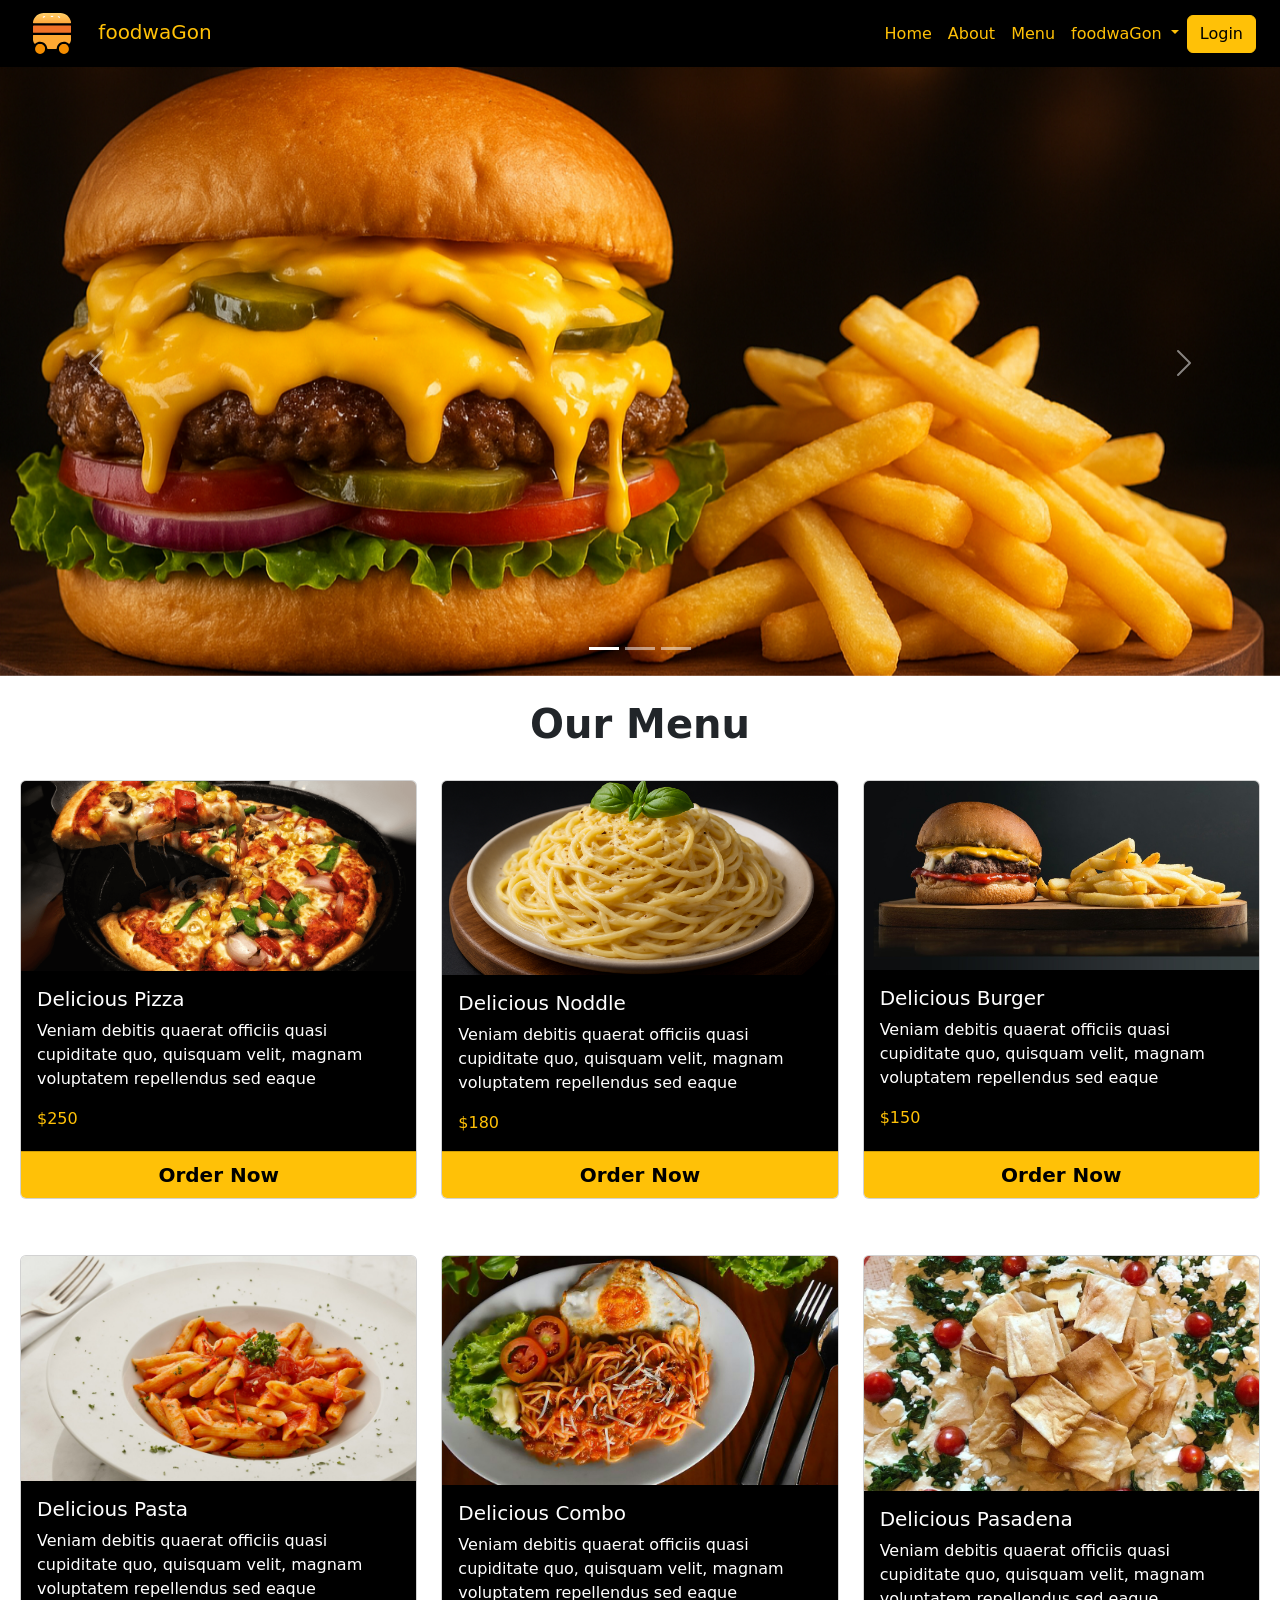
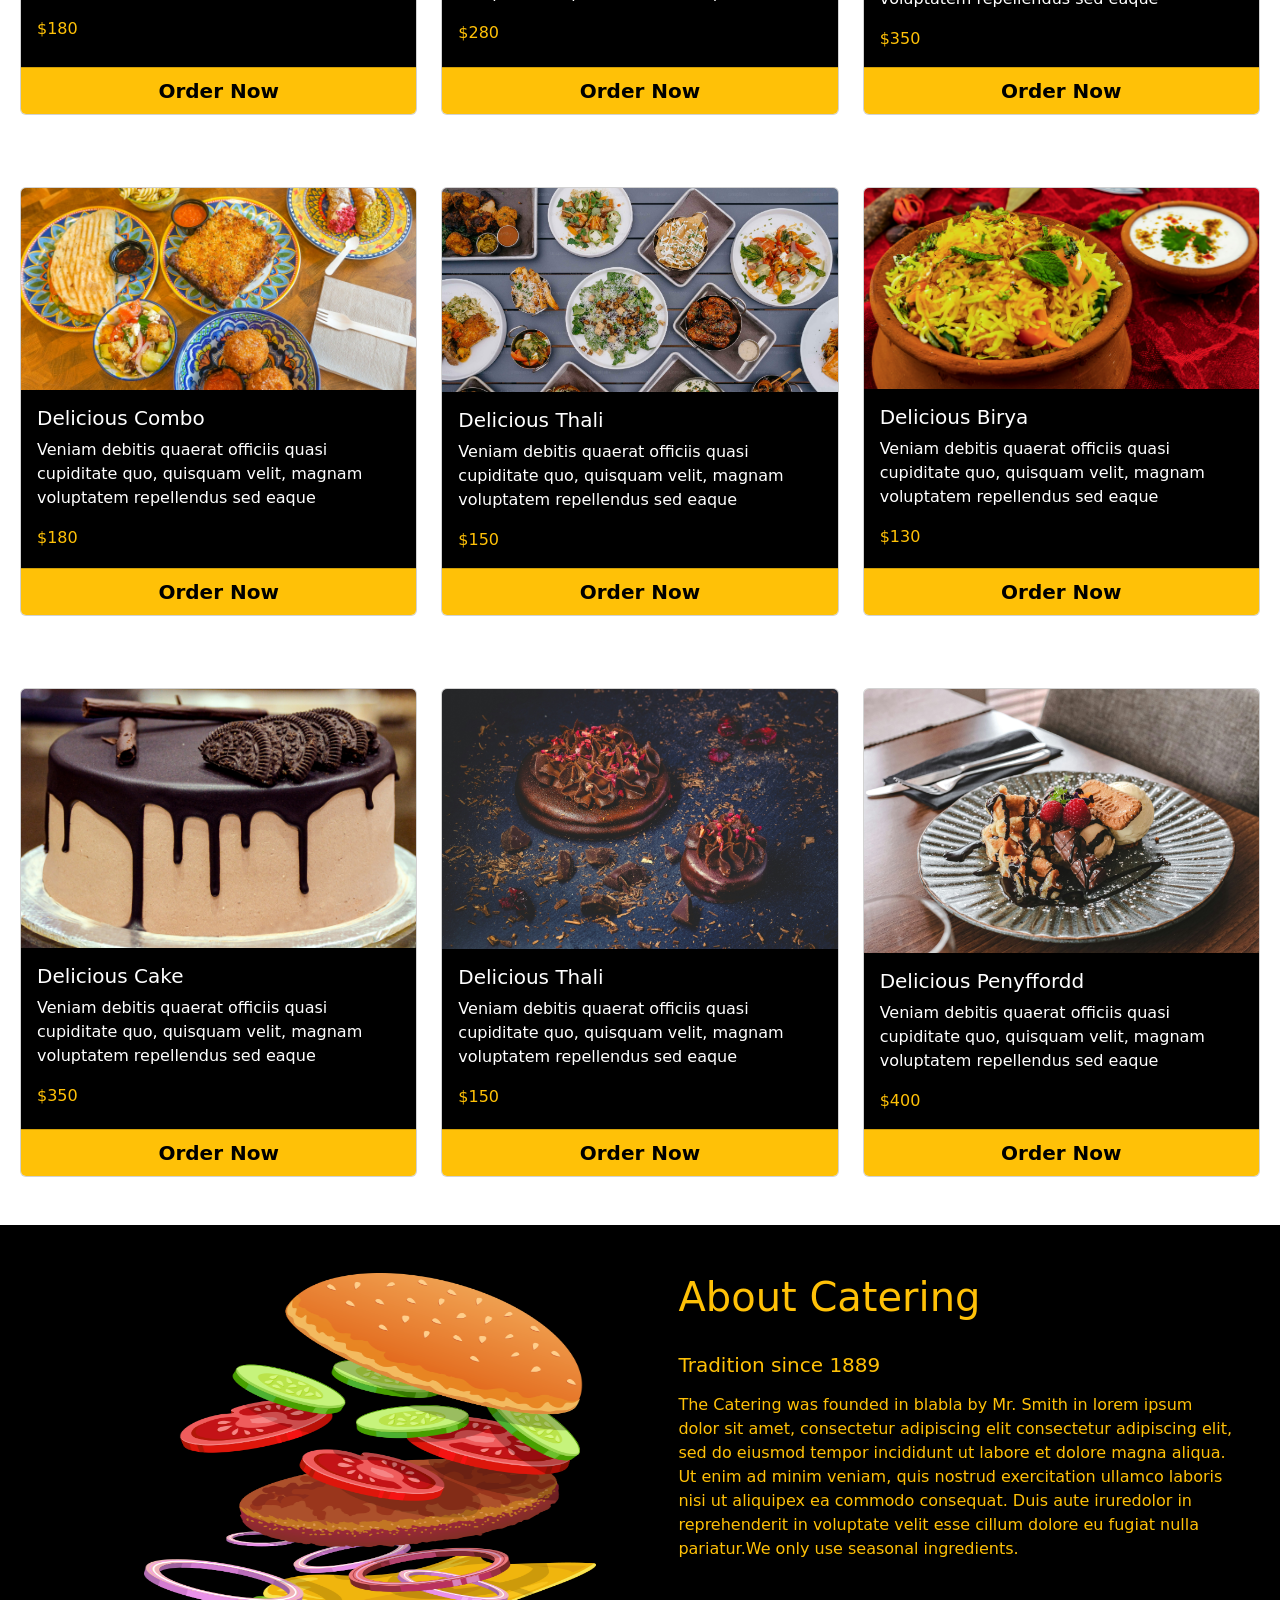
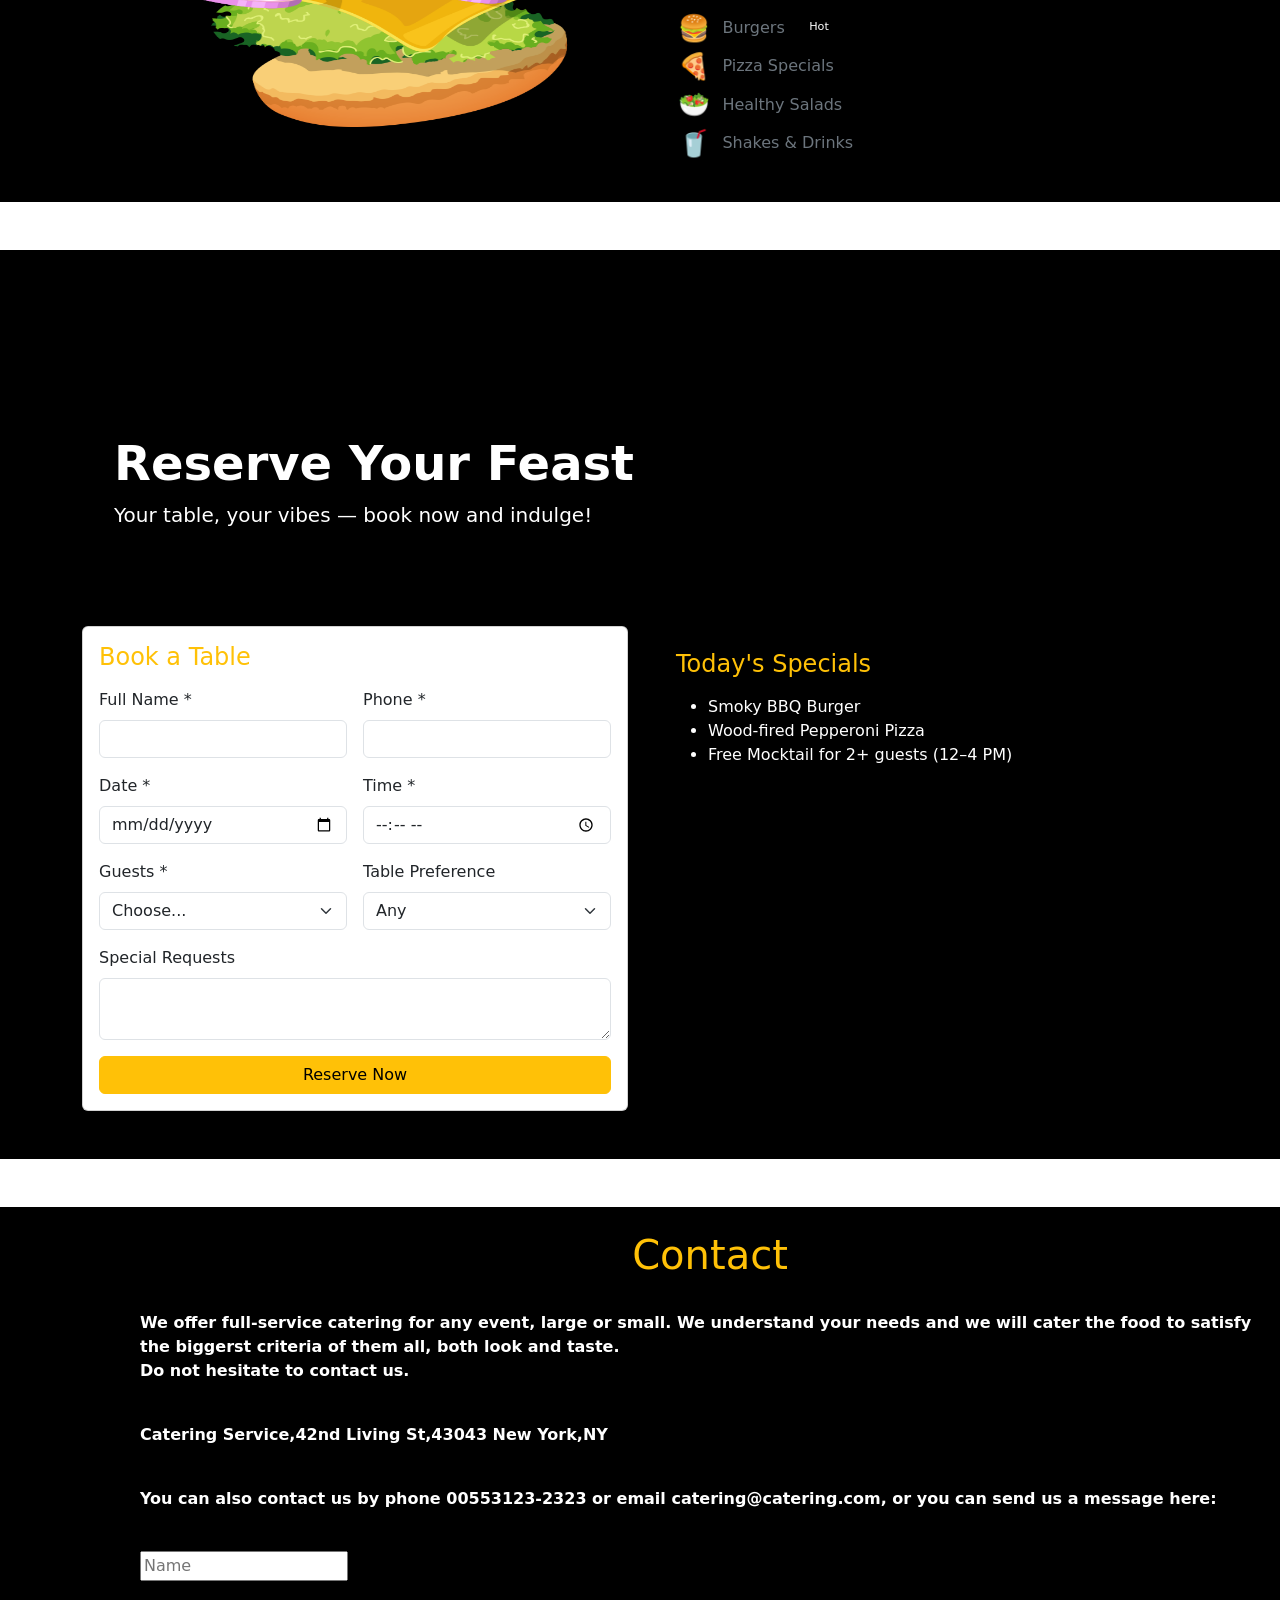
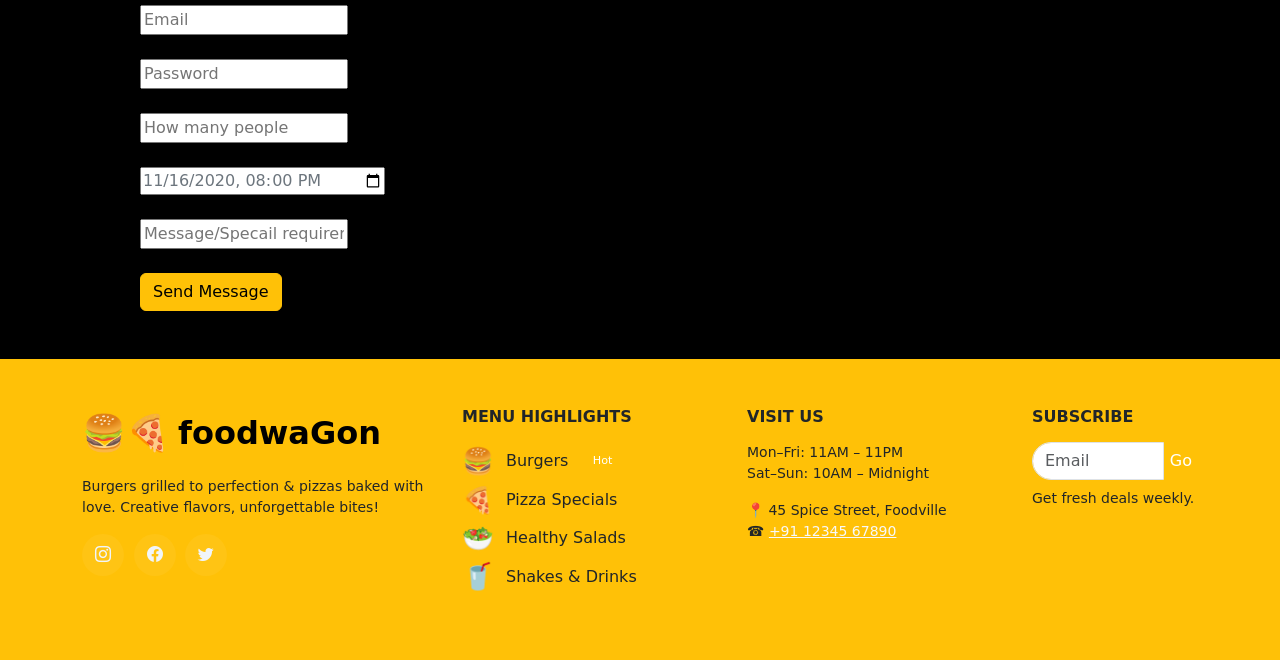
==== index.html @ 154a1c35 "Rename food.html to index.html" ====
<!DOCTYPE html>
<html lang="en">
<head>
    <meta charset="UTF-8">
    <meta name="viewport" content="width=device-width, initial-scale=1.0">
    <title>Document</title>
    <link rel="stylesheet" href="food.css">
    <link rel="stylesheet" href="https://cdn.jsdelivr.net/npm/bootstrap-icons@1.13.1/font/bootstrap-icons.min.css">
    <link href="https://cdn.jsdelivr.net/npm/bootstrap@5.3.8/dist/css/bootstrap.min.css" rel="stylesheet" integrity="sha384-sRIl4kxILFvY47J16cr9ZwB07vP4J8+LH7qKQnuqkuIAvNWLzeN8tE5YBujZqJLB" crossorigin="anonymous">
    <script src="https://cdn.jsdelivr.net/npm/bootstrap@5.3.8/dist/js/bootstrap.bundle.min.js" integrity="sha384-FKyoEForCGlyvwx9Hj09JcYn3nv7wiPVlz7YYwJrWVcXK/BmnVDxM+D2scQbITxI" crossorigin="anonymous"></script>
</head>
<body>
    <header>
           <div class="container-fluid header-top text-black bg-warning d-flex justify-content-between align-items-center px-5">
        <div class="d-flex gap-5 fw-bolder">
            <span><i class="bi bi-telephone">+91-98765-4321</i></span>
            <span><i class="bi bi-envelope"> info@happyfence.com</i></span>
        </div>
        <div class="d-flex gap-4 ">
            <i class="bi bi-instagram d-none d-md-block"></i>
            <i class="bi bi-facebook d-none d-md-block"></i>
            <i class="bi bi-twitter d-none d-md-block"></i>
            <i class="bi bi-whatsapp d-none d-md-block"></i>
        </div>
    </div>

    </header>

      <main class="fixed-top">

<nav class="navbar navbar-expand-lg navbar-dark bg-black">
  <div class="container-fluid ">
    <a class="navbar-brand" href="#">
      <img src="image/logo.svg" alt="foodwaGon" width="80" height="41">
      <span class="text-warning">foodwaGon</span>
    </a>
    <button class="navbar-toggler" type="button" data-bs-toggle="collapse" data-bs-target="#navbarSupportedContent" aria-controls="navbarSupportedContent" aria-expanded="false" aria-label="Toggle navigation">
      <span class="navbar-toggler-icon"></span>
    </button>
    </div>
    <div class="collapse navbar-collapse px-4" id="navbarSupportedContent">

      <ul class="navbar-nav me-auto mb-2 mb-lg-0">
        <li class="nav-item">
          <a class="nav-link active text-warning"  aria-current="page" href="index.html">Home</a>
        </li>
        <li class="nav-item">
          <a class="nav-link active text-warning"  aria-current="page" href="above.html">About</a>
        </li>
                <li class="nav-item">
          <a class="nav-link active text-warning"  aria-current="page" href="menu.html">Menu</a>
        </li>

        <li class="nav-item  dropdown">
          <a class="nav-link dropdown-toggle text-warning " href="#" role="button" data-bs-toggle="dropdown" aria-expanded="false">
            foodwaGon
          </a>
          <ul class="dropdown-menu bg-black">
            <li><a class="dropdown-item text-warning" href="contact.html">Contact</a></li>
            <li><a class="dropdown-item  text-warning" href="booktable.html">Book Table</a></li>
            <li><hr class="dropdown-divider"></li>
            <li><a class="dropdown-item  text-warning" href="#">Feedback</a></li>
          </ul>
        </li>
      </ul>
      <button type="button" class="btn btn-warning" data-bs-toggle="modal" data-bs-target="#exampleModal">
  Login
</button>
    </div>
</nav>
</main>  
  <!-- model -->
   <div class="modal fade " id="exampleModal" tabindex="-1" aria-labelledby="exampleModalLabel" aria-hidden="true">
<div class="modal-dialog modal-dialog-centered ">
    <div class="modal-content bg-black">
      <div class="modal-header">
        <h1 class="modal-title fs-5 text-warning" id="exampleModalLabel">Login</h1>
        <button type="button" class="btn-close" data-bs-dismiss="modal" aria-label="Close"></button>
      </div>
      <div class="modal-body">
        <!-- form tody -->
      <form>
  <div class="col-mb-12">
    <label for="exampleInputEmail1" class="form-label text-white">Email address</label>
    <input type="email" class="form-control" id="exampleInputEmail1" aria-describedby="emailHelp">
  </div>
  <div class="col-md-12">
    <label for="exampleInputPassword1" class="form-label text-white">Password</label>
    <input type="password" class="form-control" id="exampleInputPassword1">
  </div>
  <div class="col-md-12 form-check pt-2">
     <button type="submit" class="btn btn-warning">Submit</button>
  
  </div>
</form>
      </div>
    
    </div>
  </div>
</div>
<!-- img slider -->
<div id="carouselExampleCaptions" class="carousel slide">
  <div class="carousel-indicators">
    <button type="button" data-bs-target="#carouselExampleCaptions" data-bs-slide-to="0" class="active" aria-current="true" aria-label="Slide 1"></button>
    <button type="button" data-bs-target="#carouselExampleCaptions" data-bs-slide-to="1" aria-label="Slide 2"></button>
    <button type="button" data-bs-target="#carouselExampleCaptions" data-bs-slide-to="2" aria-label="Slide 3"></button>
  </div>
  <div class="carousel-inner">
    <div class="carousel-item active">
      <img src="image/combo1.png" class="d-block" width="100%" height="10%">
    </div>
    <div class="carousel-item ">
      <img src="image/noddle1.png" class="d-block" width="100%" height="10%">
    </div>
    <div class="carousel-item">
      <img src="image/pizza serv.png" class="d-block " alt="..." width="100%" height="10%">
    </div>
  </div>
  <button class="carousel-control-prev" type="button" data-bs-target="#carouselExampleCaptions" data-bs-slide="prev">
    <span class="carousel-control-prev-icon" aria-hidden="true"></span>
    <span class="visually-hidden">Previous</span>
  </button>
  <button class="carousel-control-next" type="button" data-bs-target="#carouselExampleCaptions" data-bs-slide="next">
    <span class="carousel-control-next-icon" aria-hidden="true"></span>
    <span class="visually-hidden">Next</span>
  </button>
</div>
<!-- cards -->

<h1 class="pt-4 text-center">
  <span class="fw-bolder">Our Menu </span>
</h1>
<div class="row d-flex flex-column flex-sm-row  ms-2  me-2 g-4 mb-5 pt-4 justify-content-evenly ">
  <div class="col">
    <div class="card h-100 card-blink">
      <img src="image/pizza serv.png" class="card-img-top" alt="...">
      <div class="card-body bg-black text-white">
       <h5 class="card-title ">Delicious Pizza</h5>
        <p>Veniam debitis quaerat officiis quasi cupiditate quo, quisquam velit, magnam voluptatem repellendus sed eaque</p>
        <p class="card-text text-warning ">$250</p>
         </div>
      <div class="card-footer bg-warning text-center">
        <small class="text-black fw-bold" style="font-size: 20px;">Order Now</small>
      </div>
    </div>
  </div>
  <div class="col">
    <div class="card h-100 card-blink">
      <img src="image/noddle1.png" class="card-img-top" alt="...">
      <div class="card-body bg-black text-white">
        <h5 class="card-title">Delicious Noddle</h5>
        <p>Veniam debitis quaerat officiis quasi cupiditate quo, quisquam velit, magnam voluptatem repellendus sed eaque</p>
        <p class="card-text text-warning ">$180</p>
      </div>
      <div class="card-footer bg-warning text-center">
        <small class="text-black fw-bold" style="font-size: 20px;">Order Now</small>
      </div>
    </div>
  </div>
  <div class="col">
    <div class="card h-100 card-blink">
      <img src="image/burger.jpg" class="card-img-top" alt="...">
      <div class="card-body bg-black text-white">
        <h5 class="card-title">Delicious Burger</h5>
        <p>Veniam debitis quaerat officiis quasi cupiditate quo, quisquam velit, magnam voluptatem repellendus sed eaque</p>
        <p class="card-text text-warning ">$150</p>
         </div>
      <div class="card-footer bg-warning text-center">
        <small class="text-black fw-bold" style="font-size: 20px;">Order Now</small>
      </div>
    </div>
  </div>
</div>
<!-- second card -->
<div class="card-max">
  <div class="row d-flex flex-column flex-sm-row  ms-2  me-2 g-4 mb-5 pt-2 justify-content-evenly ">
  <div class="col">
    <div class="card h-100 card-blink">
      <img src="image/red pasta.jpg" class="card-img-top" alt="...">
      <div class="card-body bg-black text-white">
       <h5 class="card-title ">Delicious Pasta</h5>
        <p>Veniam debitis quaerat officiis quasi cupiditate quo, quisquam velit, magnam voluptatem repellendus sed eaque</p>
        <p class="card-text text-warning ">$180</p>
         </div>
      <div class="card-footer bg-warning text-center">
        <small class="text-black fw-bold" style="font-size: 20px;">Order Now</small>
      </div>
    </div>
  </div>
  <div class="col">
    <div class="card h-100 card-blink">
      <img src="image/pasta.jpg" class="card-img-top" alt="...">
      <div class="card-body bg-black text-white">
        <h5 class="card-title">Delicious Combo</h5>
        <p>Veniam debitis quaerat officiis quasi cupiditate quo, quisquam velit, magnam voluptatem repellendus sed eaque</p>
        <p class="card-text text-warning ">$280</p>
      </div>
      <div class="card-footer bg-warning text-center">
        <small class="text-black fw-bold" style="font-size: 20px;">Order Now</small>
      </div>
    </div>
  </div>
  <div class="col">
    <div class="card h-100 card-blink">
      <img src="image/paseta.jpg" class="card-img-top" alt="...">
      <div class="card-body bg-black text-white">
        <h5 class="card-title">Delicious Pasadena</h5>
        <p>Veniam debitis quaerat officiis quasi cupiditate quo, quisquam velit, magnam voluptatem repellendus sed eaque</p>
        <p class="card-text text-warning ">$350</p>
         </div>
      <div class="card-footer bg-warning text-center">
        <small class="text-black fw-bold" style="font-size: 20px;">Order Now</small>
      </div>
    </div>
  </div>
</div>
</div>
<!-- third card -->
<div class="third-card">
  <div class="row d-flex flex-column flex-sm-row  ms-2  me-2 g-4 mb-5 pt-4 justify-content-evenly ">
  <div class="col">
    <div class="card h-100 card-blink">
      <img src="image/fullfood.jpg" class="card-img-top" alt="...">
      <div class="card-body bg-black text-white">
       <h5 class="card-title ">Delicious Combo</h5>
        <p>Veniam debitis quaerat officiis quasi cupiditate quo, quisquam velit, magnam voluptatem repellendus sed eaque</p>
        <p class="card-text text-warning ">$180</p>
         </div>
      <div class="card-footer bg-warning text-center">
        <small class="text-black fw-bold" style="font-size: 20px;">Order Now</small>
      </div>
    </div>
  </div>
  <div class="col">
    <div class="card h-100 card-blink">
      <img src="image/thalis1.jpg" class="card-img-top" alt="...">
      <div class="card-body bg-black text-white">
        <h5 class="card-title">Delicious Thali</h5>
        <p>Veniam debitis quaerat officiis quasi cupiditate quo, quisquam velit, magnam voluptatem repellendus sed eaque</p>
        <p class="card-text text-warning ">$150</p>
      </div>
      <div class="card-footer bg-warning text-center">
        <small class="text-black fw-bold" style="font-size: 20px;">Order Now</small>
      </div>
    </div>
  </div>
  <div class="col">
    <div class="card h-100 card-blink">
      <img src="image/rice.jpg" class="card-img-top" alt="...">
      <div class="card-body bg-black text-white">
        <h5 class="card-title">Delicious Birya</h5>
        <p>Veniam debitis quaerat officiis quasi cupiditate quo, quisquam velit, magnam voluptatem repellendus sed eaque</p>
        <p class="card-text text-warning ">$130</p>
         </div>
      <div class="card-footer bg-warning text-center">
        <small class="text-black fw-bold" style="font-size: 20px;">Order Now</small>
      </div>
    </div>
  </div>
</div>
</div>
<!-- four card -->
 <div class="third-card">
  <div class="row d-flex flex-column flex-sm-row  ms-2  me-2 g-4 mb-5 pt-4 justify-content-evenly ">
  <div class="col">
    <div class="card h-100 card-blink">
      <img src="image/cake.jpg" class="card-img-top" alt="...">
      <div class="card-body bg-black text-white">
       <h5 class="card-title ">Delicious Cake</h5>
        <p>Veniam debitis quaerat officiis quasi cupiditate quo, quisquam velit, magnam voluptatem repellendus sed eaque</p>
        <p class="card-text text-warning ">$350</p>
         </div>
      <div class="card-footer bg-warning text-center">
        <small class="text-black fw-bold" style="font-size: 20px;">Order Now</small>
      </div>
    </div>
  </div>
  <div class="col">
    <div class="card h-100 card-blink">
      <img src="image/cholchalte.jpg" class="card-img-top" alt="...">
      <div class="card-body bg-black text-white">
        <h5 class="card-title">Delicious Thali</h5>
        <p>Veniam debitis quaerat officiis quasi cupiditate quo, quisquam velit, magnam voluptatem repellendus sed eaque</p>
        <p class="card-text text-warning ">$150</p>
      </div>
      <div class="card-footer bg-warning text-center">
        <small class="text-black fw-bold" style="font-size: 20px;">Order Now</small>
      </div>
    </div>
  </div>
  <div class="col">
    <div class="card h-100 card-blink">
      <img src="image/emma-houghton-yXs3kr1VdfY-unsplash.jpg" class="card-img-top" alt="...">
      <div class="card-body bg-black text-white">
        <h5 class="card-title">Delicious Penyffordd</h5>
        <p>Veniam debitis quaerat officiis quasi cupiditate quo, quisquam velit, magnam voluptatem repellendus sed eaque</p>
        <p class="card-text text-warning ">$400</p>
         </div>
      <div class="card-footer bg-warning text-center">
        <small class="text-black fw-bold" style="font-size: 20px;">Order Now</small>
      </div>
    </div>
  </div>
</div>
</div>
 
<!-- about -->
           <div class="about d-flex justify-content-between algin-item-center text-warning px-5 "  >
        <img src="image/food.png" class="about-img pt-5 pb-5 ms-5 ps-5">
        
        <div class="about-first ">
              <h1 class="about-first1 pt-5 pb-3 "> About Catering</h1>
       <h5 class="pt-2 pb-2">Tradition since 1889</h5>
       <p class="about-second pb-4">The Catering was founded in blabla by Mr. Smith in lorem ipsum <br>
         dolor sit amet, consectetur adipiscing elit consectetur adipiscing elit,<br>
          sed do eiusmod tempor incididunt ut labore et dolore magna aliqua. <br>
           Ut enim ad minim veniam, quis nostrud exercitation ullamco laboris <br>
           nisi ut aliquipex ea commodo consequat. Duis aute iruredolor in <br>
           reprehenderit in voluptate velit esse cillum dolore eu fugiat nulla <br>
            pariatur.We only use seasonal ingredients.</p>
              <ul class="list-unstyled about-third text-secondary pt-2 pb-4"  >
<li class="menu-item"><span class="food-icon">🍔</span> Burgers <span class="badge-new">Hot</span></li>
<li class="menu-item"><span class="food-icon">🍕</span> Pizza Specials</li>
<li class="menu-item"><span class="food-icon">🥗</span> Healthy Salads</li>
<li class="menu-item"><span class="food-icon">🥤</span> Shakes & Drinks</li>
</ul>
             
                       </div>
                       </div>
                            <br><br>
                
<!-- booktable -->
 <div class="book-table bg-black">
      <div class="container py-5">
    <!-- Hero Banner -->
    <div class="hero mb-5">
      <div>
        <h1 class="display-5 fw-bold">Reserve Your Feast</h1>
        <p class="lead">Your table, your vibes — book now and indulge!</p>
      </div>
    </div>

    <div class="row g-4">
      <!-- Booking Form -->
      <div class="col-lg-6">
        <div class="card book-card">
          <div class="card-body  ">
            <h4 class="card-title mb-3 text-warning "> Book a Table</h4>
            <form class="row g-3 needs-validation" novalidate>
              <div class="col-md-6">
                <label class="form-label">Full Name *</label>
                <input type="text" class="form-control" required>
                <div class="invalid-feedback">Please enter your name.</div>
              </div>
              <div class="col-md-6">
                <label class="form-label">Phone *</label>
                <input type="tel" class="form-control" required>
                <div class="invalid-feedback">Please enter your phone.</div>
              </div>
              <div class="col-md-6">
                <label class="form-label">Date *</label>
                <input type="date" class="form-control" required>
              </div>
              <div class="col-md-6">
                <label class="form-label">Time *</label>
                <input type="time" class="form-control" required>
              </div>
              <div class="col-md-6">
                <label class="form-label">Guests *</label>
                <select class="form-select" required>
                  <option value="">Choose...</option>
                  <option>1</option>
                  <option>2</option>
                  <option>3</option>
                  <option>4</option>
                  <option>5+</option>
                </select>
              </div>
              <div class="col-md-6">
                <label class="form-label">Table Preference</label>
                <select class="form-select">
                  <option>Any</option>
                  <option>Window</option>
                  <option>Outdoor</option>
                  <option>Quiet Corner</option>
                </select>
              </div>
              <div class="col-12">
                <label class="form-label">Special Requests</label>
                <textarea class="form-control" rows="2"></textarea>
              </div>
              <div class="col-12">
                <button type="submit" class="btn btn-warning w-100">Reserve Now</button>
              </div>
            </form>
          </div>
        </div>
      </div>

      <!-- Specials -->
      <div class="col-lg-6">
        <div class="specials">
          <h4 class="text-warning">Today's Specials</h4>
          <ul class="mt-3 text-white">
            <li> Smoky BBQ Burger</li>
            <li> Wood-fired Pepperoni Pizza</li>
            <li> Free Mocktail for 2+ guests (12–4 PM)</li>
          </ul>
        </div>
      </div>
    </div>
  </div>

 </div>
 <br><br>
<!-- contact -->
 <div class="bg-black text-white">
  <div style="margin-left: 140px;">

        <h1 class="contact-first text-warning text-center pt-4">Contact</h1>
        <br>
        <p class="text-class fw-bold">We offer full-service catering for any event, large or small. We understand your needs
            and we will cater the food to satisfy the biggerst criteria of them all, both look and taste. <br> Do not
            hesitate to contact us.</p>
        <br>
        <p class="text-class fw-bold">Catering Service,42nd Living St,43043 New York,NY</p>
        <br>
        <p class="text-class fw-bold">You can also contact us by phone 00553123-2323 or email catering@catering.com, or you
            can send us a message here:</p>
        <br>
        <form class=" text-class pb-5">
          <div class="text-form">
            <input type="text" placeholder="Name" class="text-class" required> <br>
            <br>
              <input type="email" placeholder="Email" class="text-class"  required> <br>
            <br>
              <input type="password" placeholder="Password"  class="text-class" required> <br>
            <br>
            <input type="text" placeholder="How many people" class="text-class" required><br><br>
            <input type="datetime-local" placeholder="date and time"class="text-class text-secondary"  required name="date"
                value="2020-11-16T20:00"><br><br>
            <input type="text" placeholder="Message/Specail requirements" class="text-class" required name="message"><br><br>
      <button type="button" class="btn btn-warning send-class">Send Message</button>
          </div>
        </form>
    </div>
  </div>
  <!-- footer -->
   
    <footer class="footer bg-warning">
<div class="container footer-content">
<div class="row gy-5">


<!-- Brand -->
<div class="col-md-4">
<div class="brand-logo">
<span>🍔🍕</span>foodwaGon
</div>
<p class="mt-3 small text-dark ">Burgers grilled to perfection & pizzas baked with love. Creative flavors, unforgettable bites!</p>
<div class="d-flex mt-3">
<a href="#" class="social-btn"><i class="bi bi-instagram"></i></a>
<a href="#" class="social-btn"><i class="bi bi-facebook"></i></a>
<a href="#" class="social-btn"><i class="bi bi-twitter"></i></a>
</div>
</div>


<!-- Menu -->
<div class="col-md-3">
<h6 class="fw-bold text-uppercase text-dark">Menu Highlights</h6>
<ul class="list-unstyled mt-3">
<li class="menu-item"><span class="food-icon">🍔</span> Burgers <span class="badge-new">Hot</span></li>
<li class="menu-item"><span class="food-icon">🍕</span> Pizza Specials</li>
<li class="menu-item"><span class="food-icon">🥗</span> Healthy Salads</li>
<li class="menu-item"><span class="food-icon">🥤</span> Shakes & Drinks</li>
</ul>
</div>


<!-- Hours & Contact -->
<div class="col-md-3 text-dark">
<h6 class="fw-bold text-uppercase text-dark ">Visit Us</h6>
<p class="small text-dark mt-3">Mon–Fri: 11AM – 11PM<br>Sat–Sun: 10AM – Midnight</p>
<p class="small text-dark">📍 45 Spice Street, Foodville<br>☎️ <a href="tel:+911234567890" class="text-light">+91 12345 67890</a></p>
</div>


<!-- Newsletter -->
<div class="col-md-2 text-dark">
<h6 class="fw-bold text-uppercase">Subscribe</h6>
<form class="d-flex newsletter-input mt-3">
<input type="email" class="form-control" placeholder="Email">
<button type="submit">Go</button>
</form>
<p class="small text-dark mt-2">Get fresh deals weekly.</p>
</div>
</div>

</div>
</footer>
</body>
</html>
---- food.css ----
.header-top{
            height: 50px;
        }
        .header-class{
           position: fixed;
    width: 100%;
    top: 0px;

        }
        /* menu */
 .img-class{
  font-size:30px;
  color:rgb(202, 105, 15);
 }
 .noddle-class{
    font-size:30px;
 }
 .pizza-class{
  font-size: 30px;
 }
 .card-blink:hover{
  height:300px;
    width: 450px;
 }
  /* ABOUT */
  .about{
    background-color: black;
  }
.about-img{
    width: 500px;
    height: 550px;
} 
.menu-item:hover{
  color:black;
  background-color:yellow;
}
 /* footer */
.footer::before {
content: "";
position: absolute;
top: -50px;
left: 0;
width: 100%;
height: 120px;
background: url('https://svgshare.com/i/16Yw.svg') no-repeat center/cover;
}
.footer-content {
border-radius: 30px 30px 0 0;
padding: 3rem 2rem;
}
.brand-logo {
font-size: 2rem;
font-weight: 700;
display: flex;
align-items: center;
gap: .5rem;
color: black;
}
.brand-logo span { font-size: 2.2rem; }
.menu-item {
display: flex;
align-items: center;
gap: .75rem;
font-weight: 500;
transition: transform 0.3s;
}
.menu-item:hover { transform: translateX(8px); color: var(--accent); }
.food-icon {
font-size: 1.6rem;
}
.social-btn {
width: 42px; height: 42px; display:inline-flex; align-items:center; justify-content:center;
border-radius: 50%;
background: rgba(255,255,255,0.05);
color: #f1f5f9;
margin-right: .6rem;
transition: all .3s;
}
.social-btn:hover { background: var(--accent); color:black; }
.newsletter-input input { border-radius: 20px 0 0 20px; }
.newsletter-input button { border-radius: 0 20px 20px 0; background: var(--accent); color: #fff; border: none; }
.badge-new {
background: var(--accent);
color: #fff;
font-size: .7rem;
margin-left: .4rem;
border-radius: 6px;
padding: 2px 6px;
animation: pulse 1.5s infinite;
}
@keyframes pulse {
0%, 100% { opacity: 1; }
50% { opacity: .6; }
}
/* booktable */
    .hero {
      background: url('https://images.unsplash.com/photo-1600891964599-f61ba0e24092?q=80&w=1600&auto=format&fit=crop') 
        center/cover no-repeat;
      height: 280px;
      border-radius: 1rem;
      box-shadow: 0 6px 20px rgba(0,0,0,.2);
      display: flex;
      align-items: flex-end;
      padding: 2rem;
      color: white;
    }
    .hero h1 { text-shadow: 2px 2px 6px rgba(0,0,0,.6); 
    }
    .book-card {
      border: none;
      border-radius: 1rem;
      box-shadow: 0 8px 20px rgba(0,0,0,.1);}
    /* 
    .btn-primary {
      background: linear-gradient(45deg,#ff5f6d,#ffc371);
      border: none;
    }
    .btn-primary:hover {
      background: linear-gradient(45deg,#ff9966,#ff5e62);
    } */
    .specials {
      background: url('https://images.unsplash.com/photo-1565958011703-44e7b31c3b10?q=80&w=800&auto=format&fit=crop') 
        center/cover;
      border-radius: 1rem;
      color: white;
      padding: 1.5rem;
    }
    .specials h4 { text-shadow: 1px 1px 6px rgba(0,0,0,.6); 
    }
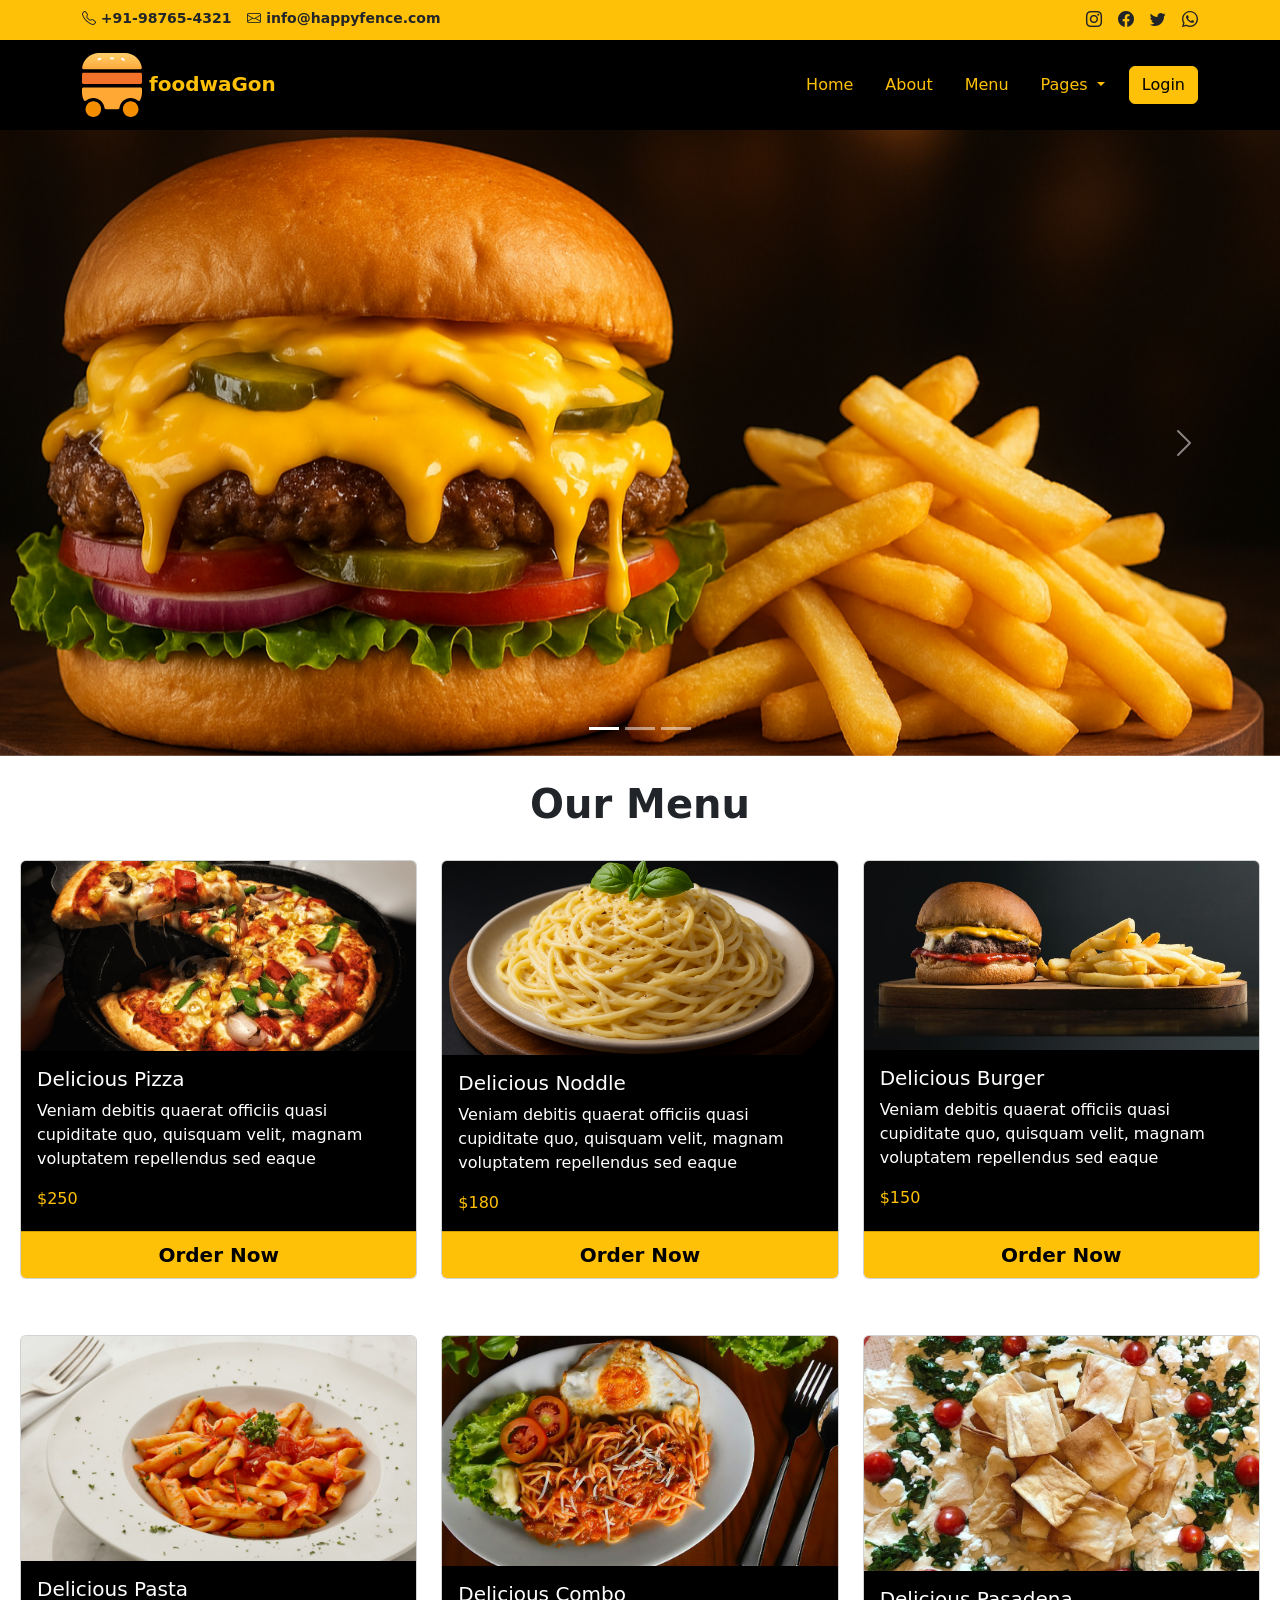
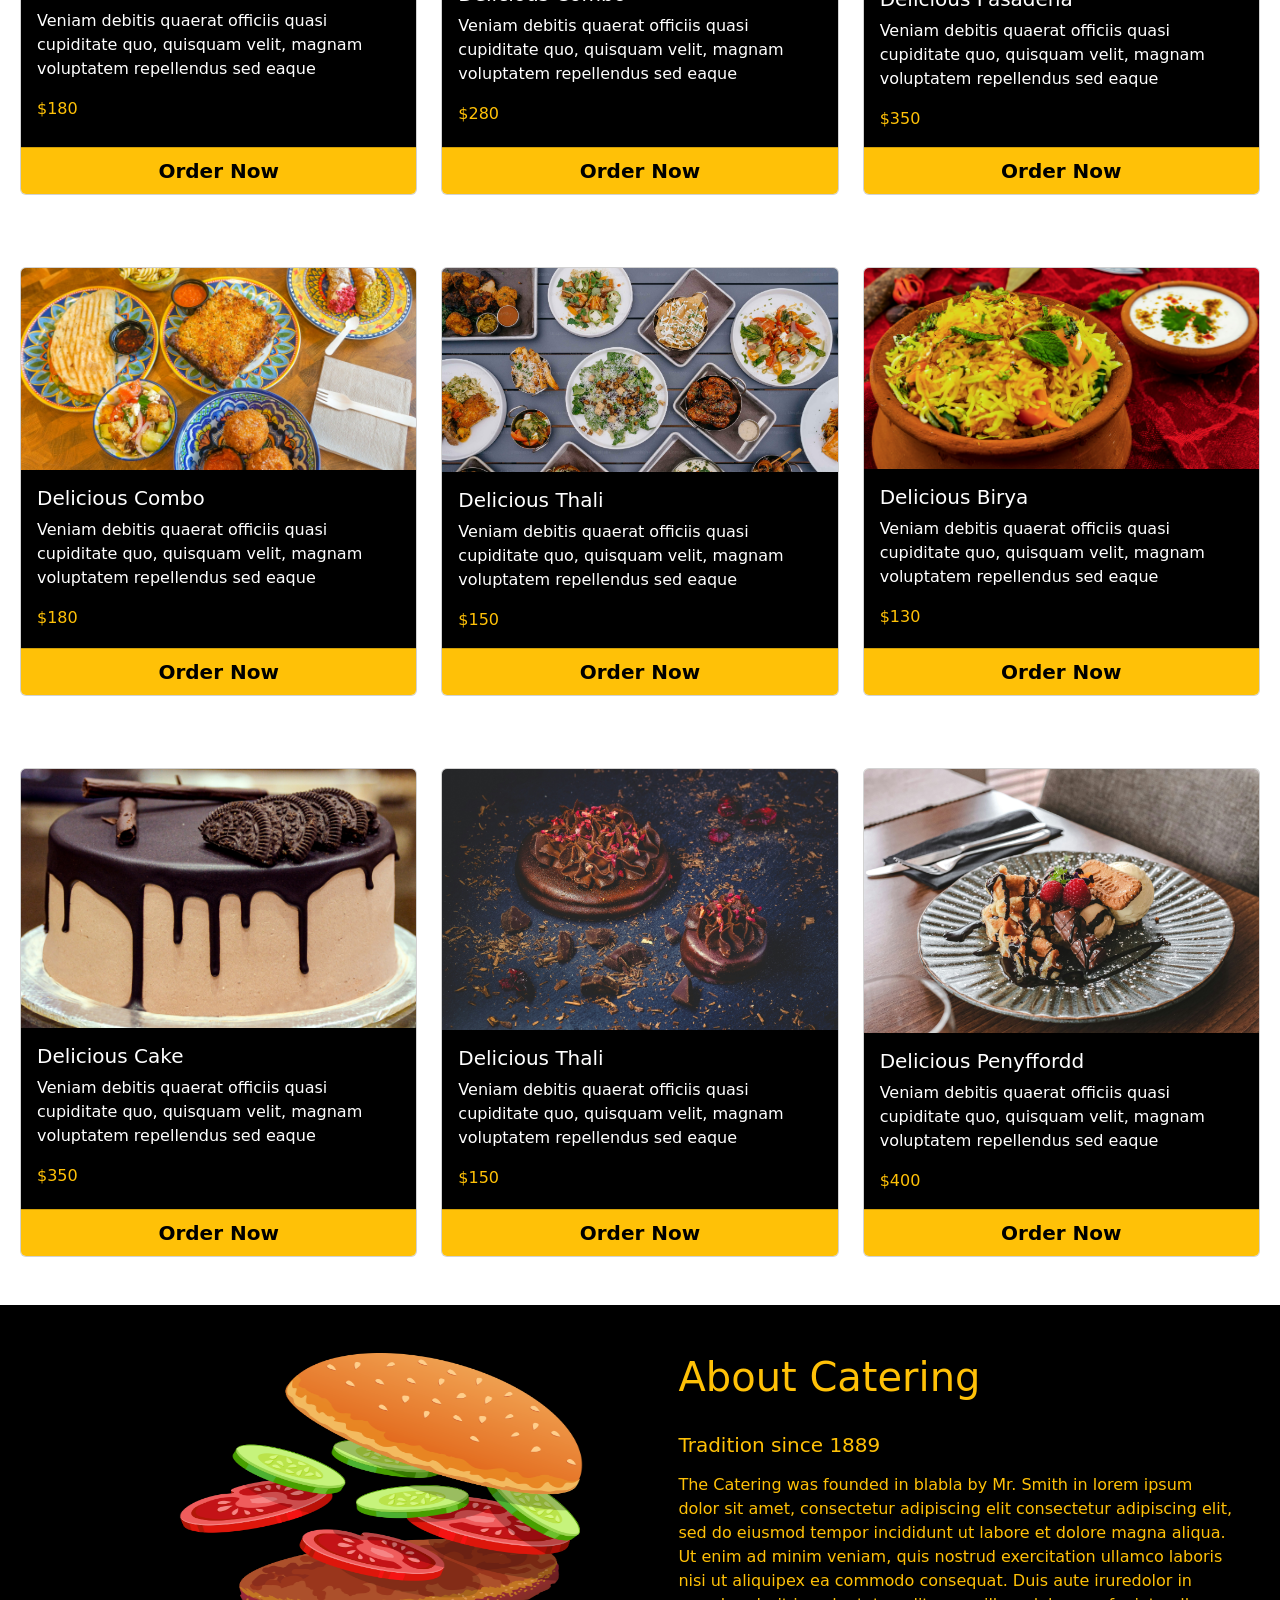
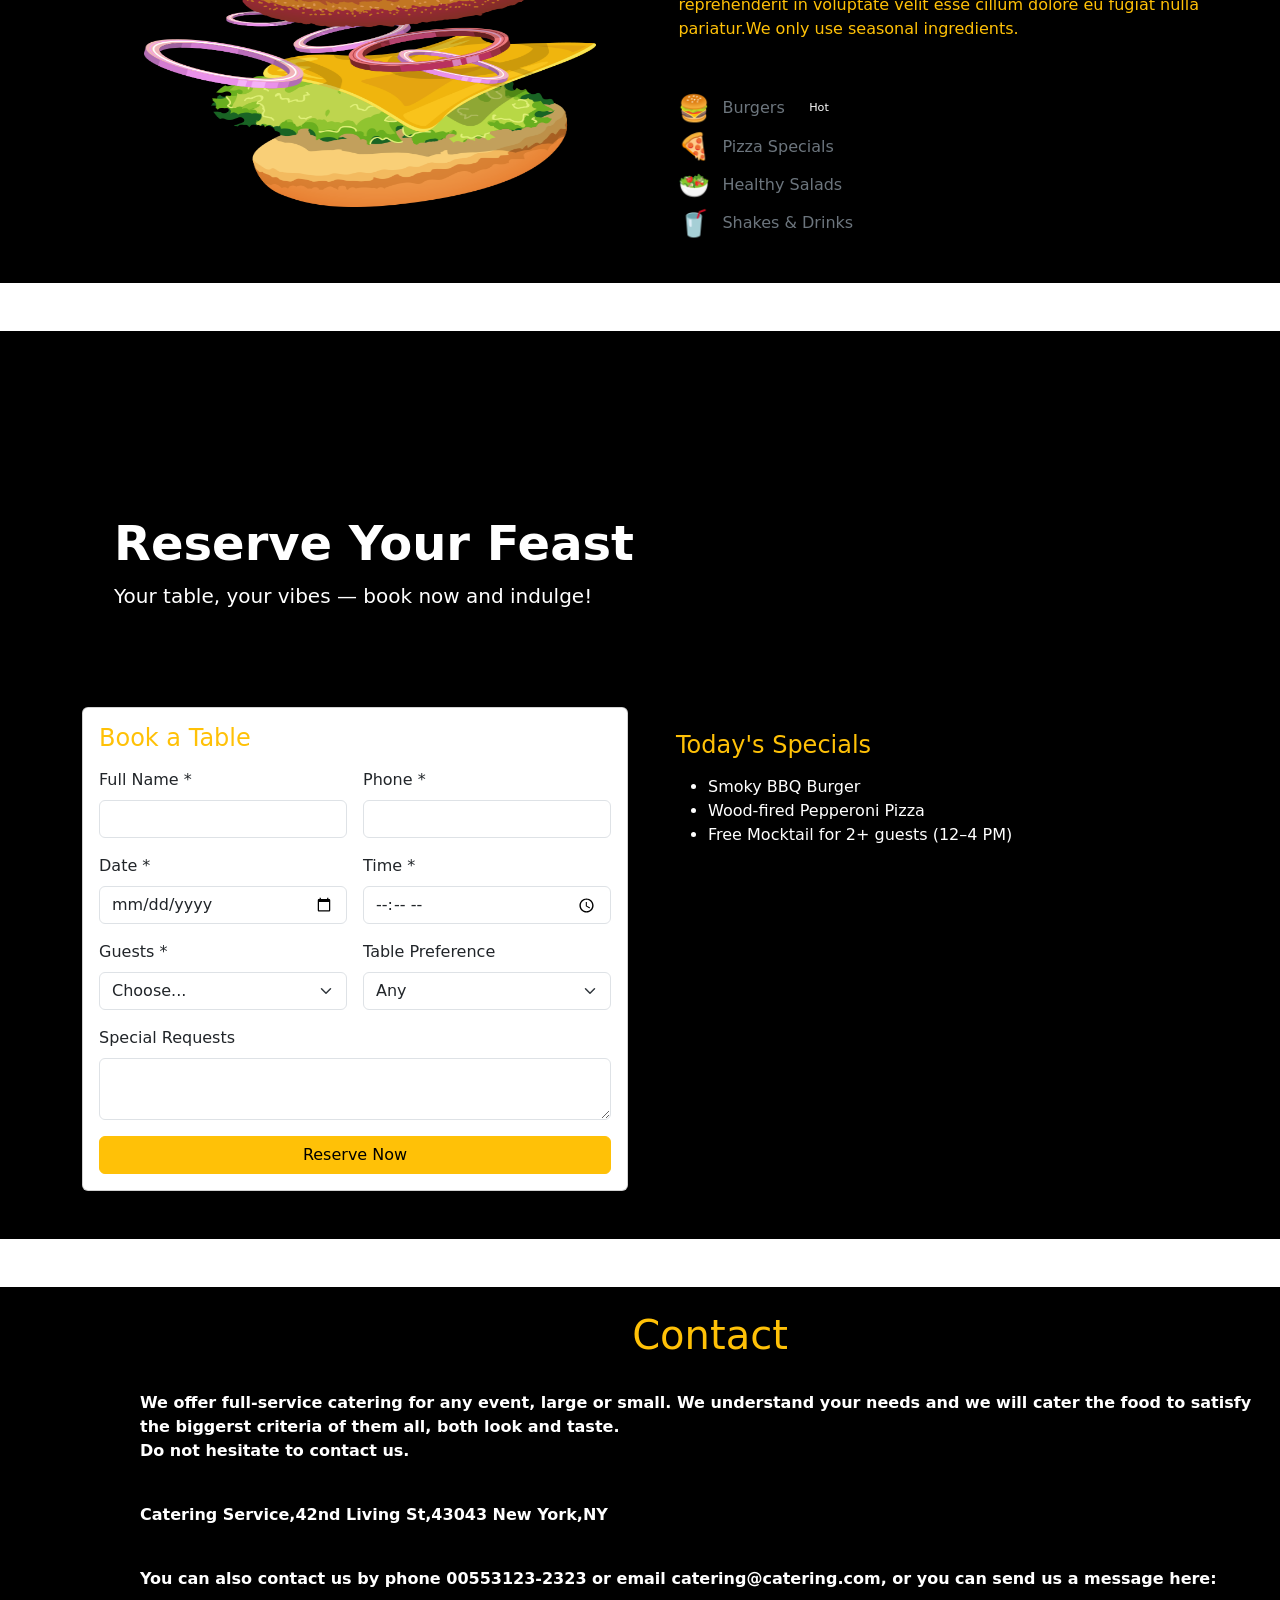
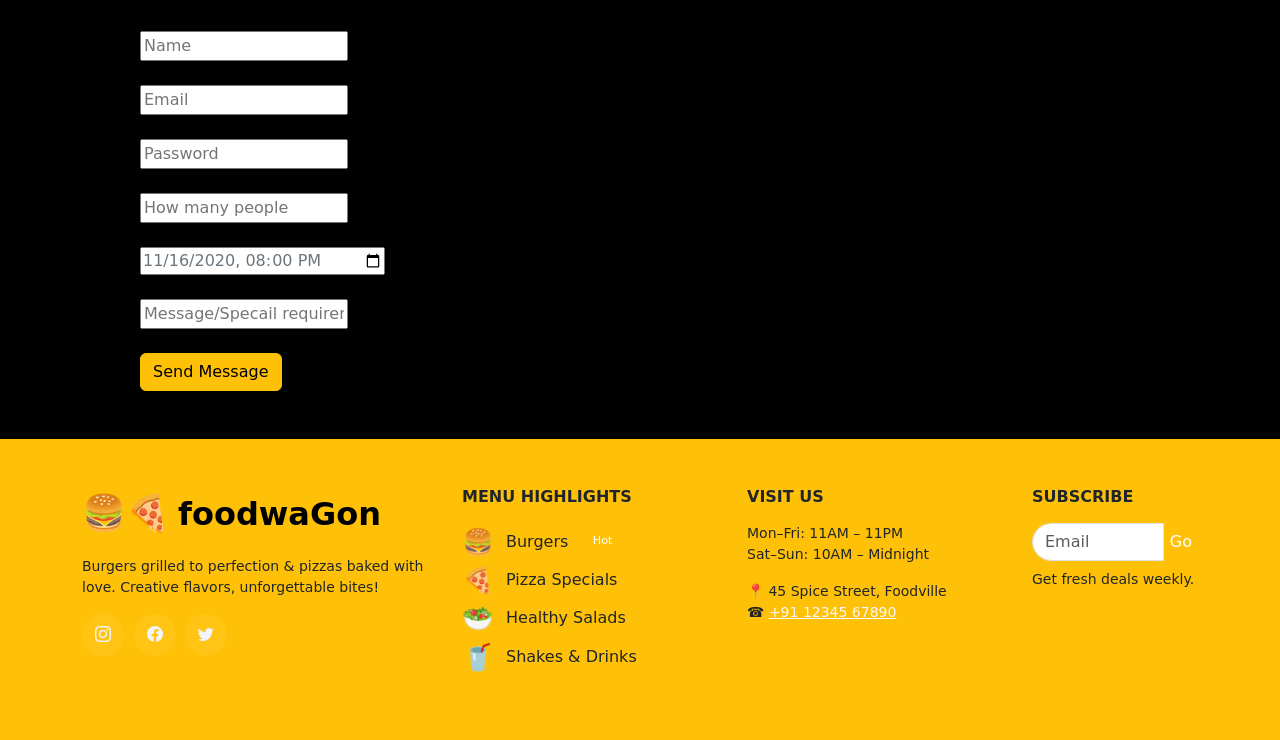
==== commit f07fa7d2: "Refactor header and navbar structure in index.html" ====
--- a/index.html
+++ b/index.html
@@ -10,63 +10,80 @@
     <script src="https://cdn.jsdelivr.net/npm/bootstrap@5.3.8/dist/js/bootstrap.bundle.min.js" integrity="sha384-FKyoEForCGlyvwx9Hj09JcYn3nv7wiPVlz7YYwJrWVcXK/BmnVDxM+D2scQbITxI" crossorigin="anonymous"></script>
 </head>
 <body>
-    <header>
-           <div class="container-fluid header-top text-black bg-warning d-flex justify-content-between align-items-center px-5">
-        <div class="d-flex gap-5 fw-bolder">
-            <span><i class="bi bi-telephone">+91-98765-4321</i></span>
-            <span><i class="bi bi-envelope"> info@happyfence.com</i></span>
-        </div>
-        <div class="d-flex gap-4 ">
-            <i class="bi bi-instagram d-none d-md-block"></i>
-            <i class="bi bi-facebook d-none d-md-block"></i>
-            <i class="bi bi-twitter d-none d-md-block"></i>
-            <i class="bi bi-whatsapp d-none d-md-block"></i>
-        </div>
-    </div>
-
-    </header>
-
-      <main class="fixed-top">
-
-<nav class="navbar navbar-expand-lg navbar-dark bg-black">
-  <div class="container-fluid ">
-    <a class="navbar-brand" href="#">
-      <img src="image/logo.svg" alt="foodwaGon" width="80" height="41">
-      <span class="text-warning">foodwaGon</span>
+   <header>
+
+<div class="container-fluid bg-warning text-dark py-2">
+  <div class="container d-flex justify-content-between">
+    
+    <div class="d-flex gap-3 fw-bold small">
+      <span><i class="bi bi-telephone"></i> +91-98765-4321</span>
+      <span class="d-none d-md-block"><i class="bi bi-envelope"></i> info@happyfence.com</span>
+    </div>
+
+    <div class="d-none d-md-flex gap-3">
+      <i class="bi bi-instagram"></i>
+      <i class="bi bi-facebook"></i>
+      <i class="bi bi-twitter"></i>
+      <i class="bi bi-whatsapp"></i>
+    </div>
+
+  </div>
+</div>
+
+</header>
+
+
+<nav class="navbar navbar-expand-lg navbar-dark bg-black sticky-top">
+  <div class="container">
+
+    <a class="navbar-brand fw-bold text-warning" href="#">
+      <img src="image/logo.svg" width="60"> foodwaGon
     </a>
-    <button class="navbar-toggler" type="button" data-bs-toggle="collapse" data-bs-target="#navbarSupportedContent" aria-controls="navbarSupportedContent" aria-expanded="false" aria-label="Toggle navigation">
+
+    <button class="navbar-toggler" type="button"
+      data-bs-toggle="collapse"
+      data-bs-target="#navmenu">
       <span class="navbar-toggler-icon"></span>
     </button>
-    </div>
-    <div class="collapse navbar-collapse px-4" id="navbarSupportedContent">
-
-      <ul class="navbar-nav me-auto mb-2 mb-lg-0">
+
+    <div class="collapse navbar-collapse" id="navmenu">
+
+      <ul class="navbar-nav ms-auto gap-lg-3">
+
         <li class="nav-item">
-          <a class="nav-link active text-warning"  aria-current="page" href="index.html">Home</a>
+          <a class="nav-link text-warning" href="#">Home</a>
         </li>
+
         <li class="nav-item">
-          <a class="nav-link active text-warning"  aria-current="page" href="above.html">About</a>
+          <a class="nav-link text-warning" href="#">About</a>
         </li>
-                <li class="nav-item">
-          <a class="nav-link active text-warning"  aria-current="page" href="menu.html">Menu</a>
+
+        <li class="nav-item">
+          <a class="nav-link text-warning" href="#">Menu</a>
         </li>
 
-        <li class="nav-item  dropdown">
-          <a class="nav-link dropdown-toggle text-warning " href="#" role="button" data-bs-toggle="dropdown" aria-expanded="false">
-            foodwaGon
+        <li class="nav-item dropdown">
+          <a class="nav-link dropdown-toggle text-warning"
+            data-bs-toggle="dropdown" href="#">
+            Pages
           </a>
+
           <ul class="dropdown-menu bg-black">
-            <li><a class="dropdown-item text-warning" href="contact.html">Contact</a></li>
-            <li><a class="dropdown-item  text-warning" href="booktable.html">Book Table</a></li>
-            <li><hr class="dropdown-divider"></li>
-            <li><a class="dropdown-item  text-warning" href="#">Feedback</a></li>
+            <li><a class="dropdown-item text-warning" href="#">Contact</a></li>
+            <li><a class="dropdown-item text-warning" href="#">Book Table</a></li>
           </ul>
+
         </li>
+
       </ul>
-      <button type="button" class="btn btn-warning" data-bs-toggle="modal" data-bs-target="#exampleModal">
-  Login
-</button>
-    </div>
+
+      <button class="btn btn-warning ms-lg-3 mt-3 mt-lg-0">
+        Login
+      </button>
+
+    </div>
+
+  </div>
 </nav>
 </main>  
   <!-- model -->
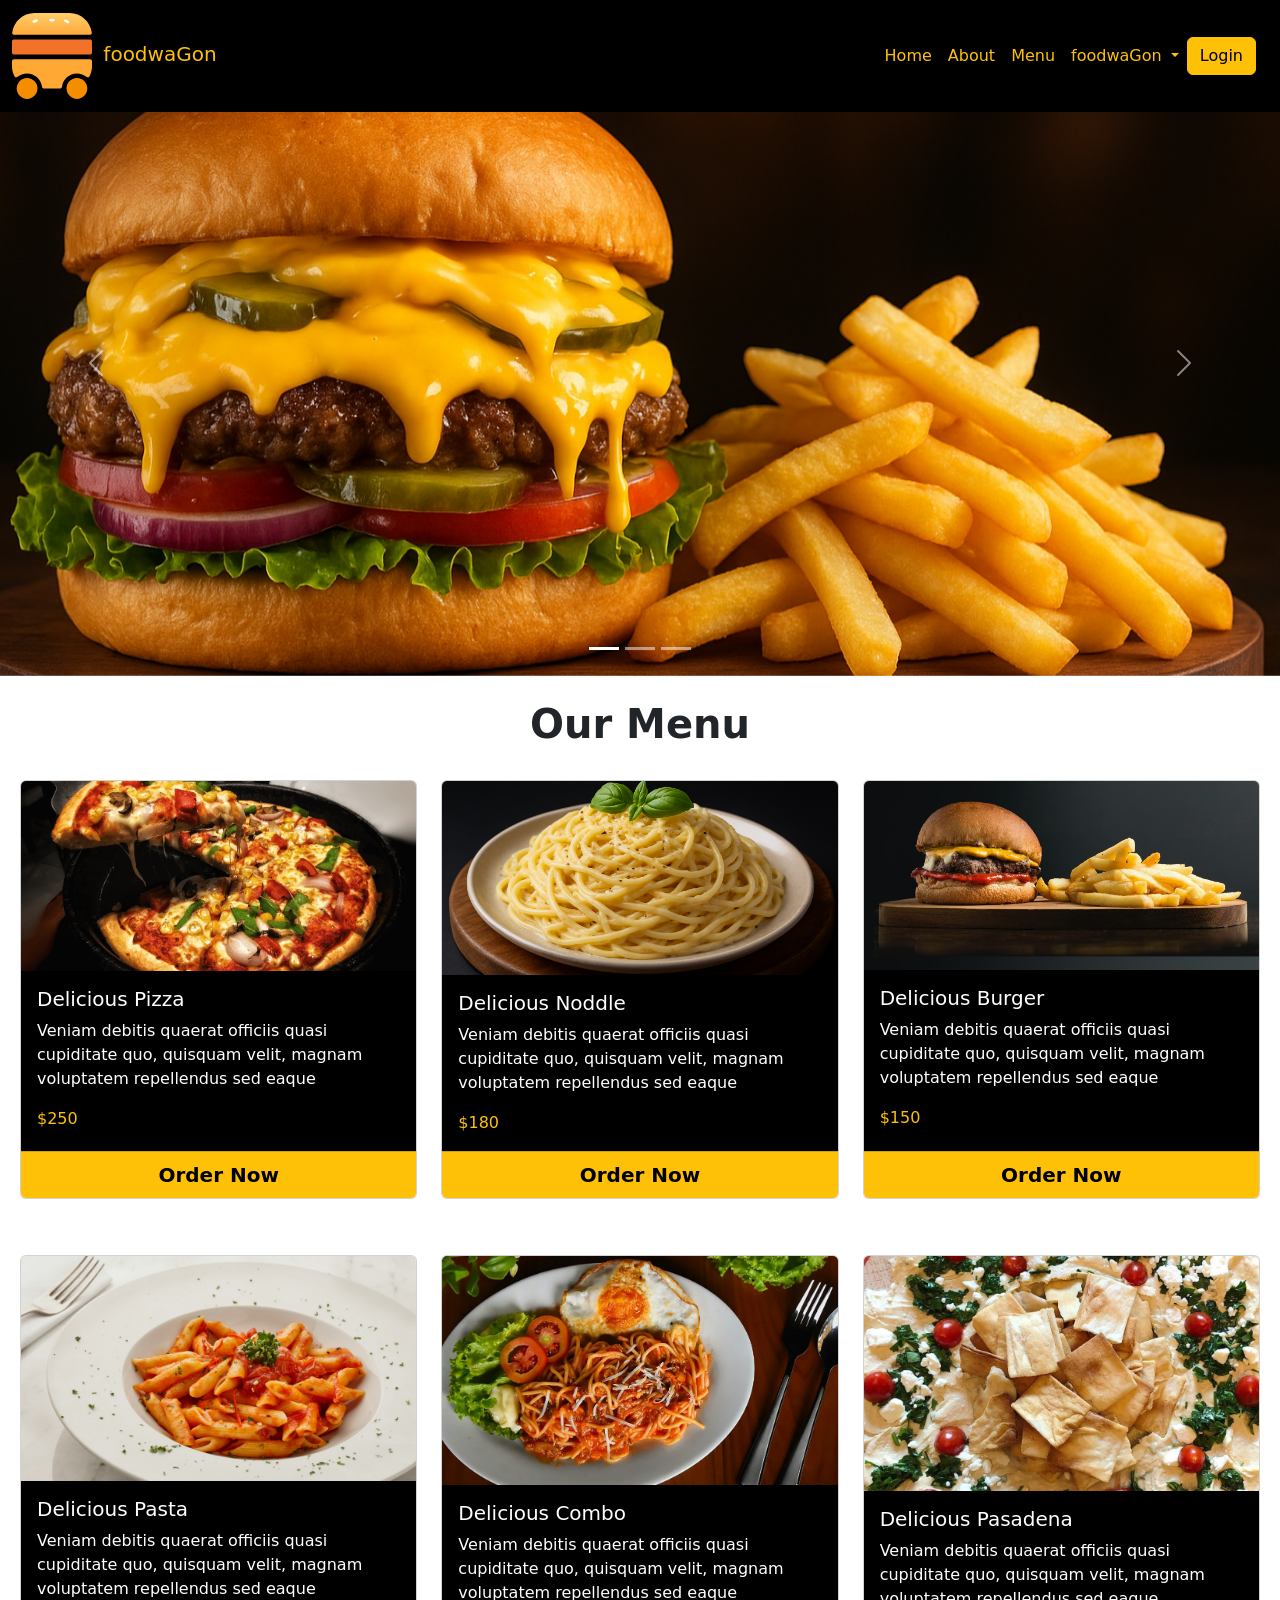
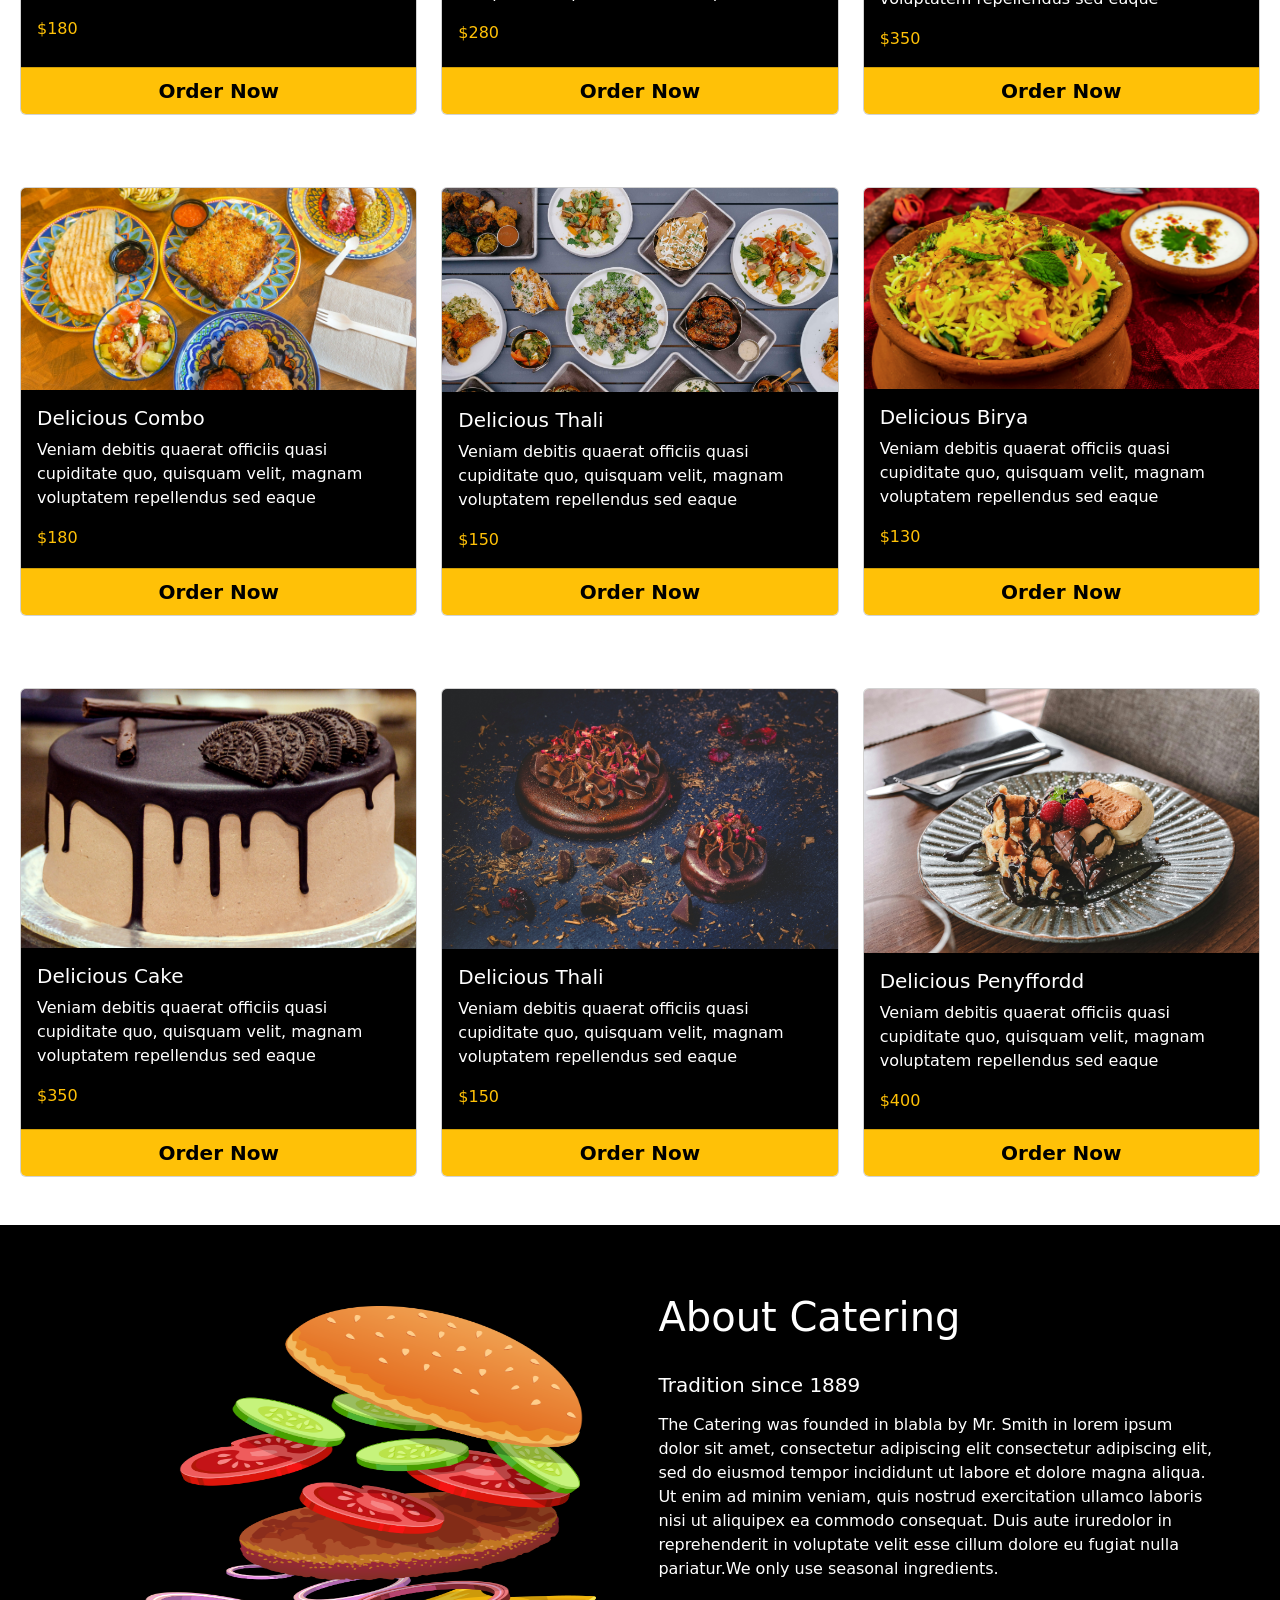
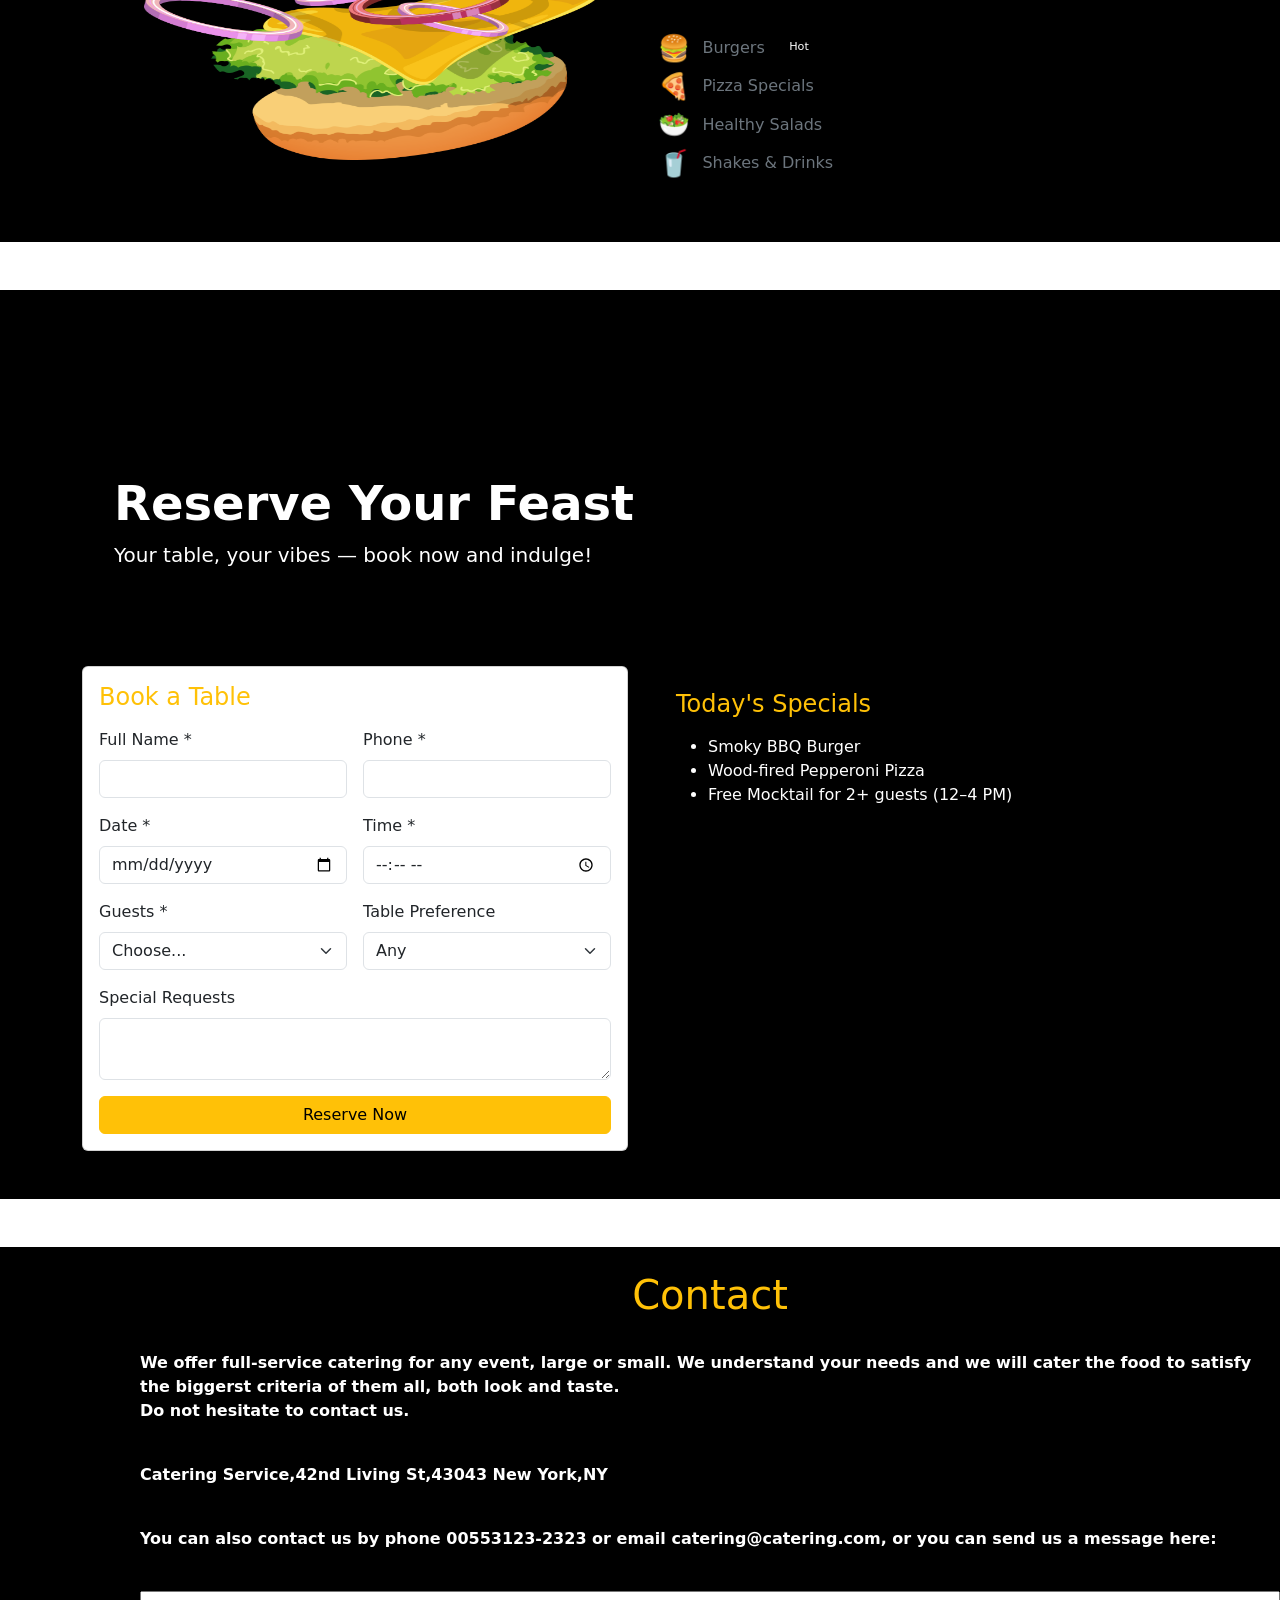
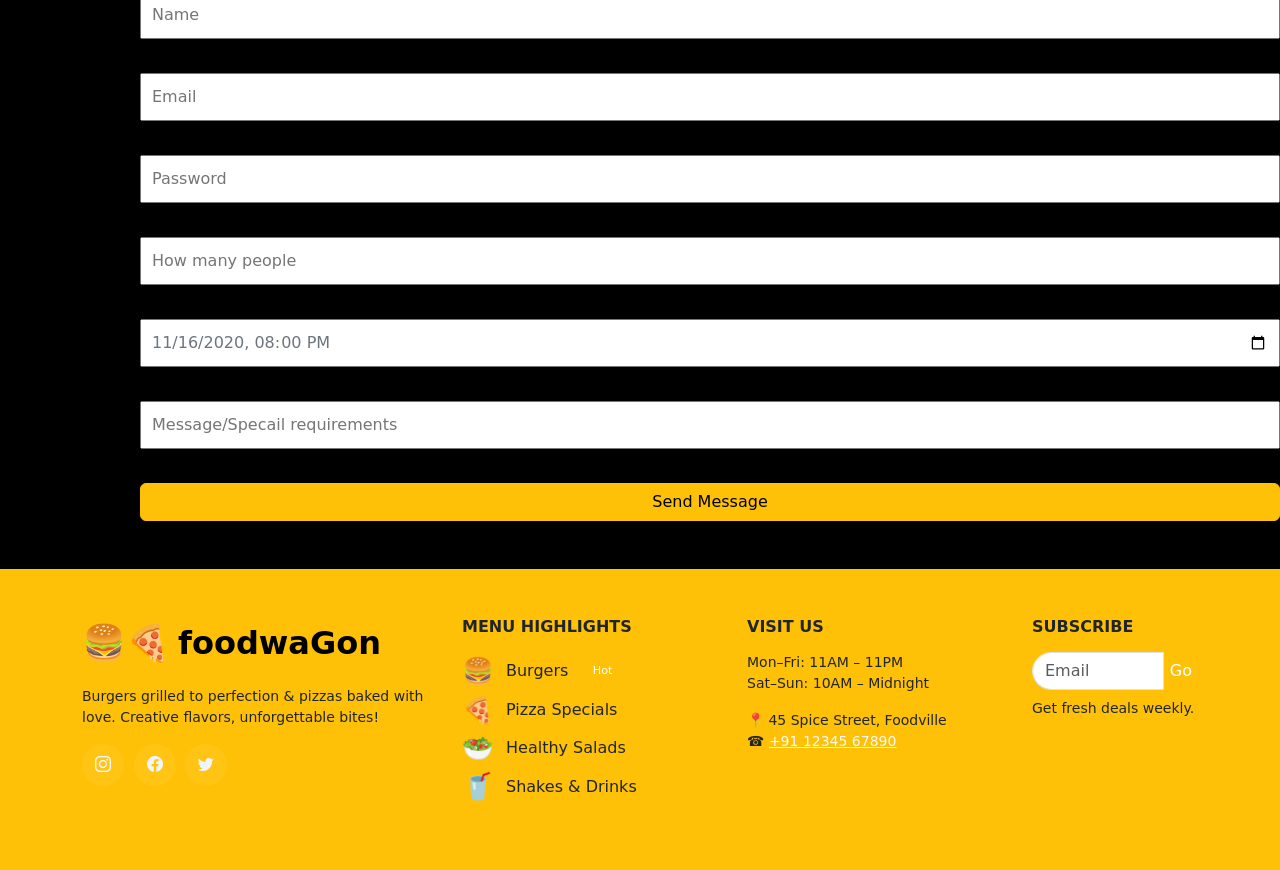
==== commit b36430e7: "Refactor header and navigation structure in index.html" ====
--- a/index.html
+++ b/index.html
@@ -10,80 +10,63 @@
     <script src="https://cdn.jsdelivr.net/npm/bootstrap@5.3.8/dist/js/bootstrap.bundle.min.js" integrity="sha384-FKyoEForCGlyvwx9Hj09JcYn3nv7wiPVlz7YYwJrWVcXK/BmnVDxM+D2scQbITxI" crossorigin="anonymous"></script>
 </head>
 <body>
-   <header>
-
-<div class="container-fluid bg-warning text-dark py-2">
-  <div class="container d-flex justify-content-between">
-    
-    <div class="d-flex gap-3 fw-bold small">
-      <span><i class="bi bi-telephone"></i> +91-98765-4321</span>
-      <span class="d-none d-md-block"><i class="bi bi-envelope"></i> info@happyfence.com</span>
-    </div>
-
-    <div class="d-none d-md-flex gap-3">
-      <i class="bi bi-instagram"></i>
-      <i class="bi bi-facebook"></i>
-      <i class="bi bi-twitter"></i>
-      <i class="bi bi-whatsapp"></i>
-    </div>
-
-  </div>
-</div>
-
-</header>
-
-
-<nav class="navbar navbar-expand-lg navbar-dark bg-black sticky-top">
-  <div class="container">
-
-    <a class="navbar-brand fw-bold text-warning" href="#">
-      <img src="image/logo.svg" width="60"> foodwaGon
+    <header>
+           <div class="container-fluid header-top text-black bg-warning d-flex justify-content-between align-items-center px-5">
+        <div class="d-flex gap-5 fw-bolder">
+            <span><i class="bi bi-telephone">+91-98765-4321</i></span>
+            <span><i class="bi bi-envelope"> info@happyfence.com</i></span>
+        </div>
+        <div class="d-flex gap-4 ">
+            <i class="bi bi-instagram d-none d-md-block"></i>
+            <i class="bi bi-facebook d-none d-md-block"></i>
+            <i class="bi bi-twitter d-none d-md-block"></i>
+            <i class="bi bi-whatsapp d-none d-md-block"></i>
+        </div>
+    </div>
+
+    </header>
+
+      <main class="fixed-top">
+
+<nav class="navbar navbar-expand-lg navbar-dark bg-black">
+  <div class="container-fluid ">
+    <a class="navbar-brand" href="#">
+      <img src="image/logo.svg" alt="foodwaGon" width="80" height="41">
+      <span class="text-warning">foodwaGon</span>
     </a>
-
-    <button class="navbar-toggler" type="button"
-      data-bs-toggle="collapse"
-      data-bs-target="#navmenu">
+    <button class="navbar-toggler" type="button" data-bs-toggle="collapse" data-bs-target="#navbarSupportedContent" aria-controls="navbarSupportedContent" aria-expanded="false" aria-label="Toggle navigation">
       <span class="navbar-toggler-icon"></span>
     </button>
-
-    <div class="collapse navbar-collapse" id="navmenu">
-
-      <ul class="navbar-nav ms-auto gap-lg-3">
-
+    </div>
+    <div class="collapse navbar-collapse px-4" id="navbarSupportedContent">
+
+      <ul class="navbar-nav me-auto mb-2 mb-lg-0">
         <li class="nav-item">
-          <a class="nav-link text-warning" href="#">Home</a>
+          <a class="nav-link active text-warning"  aria-current="page" href="index.html">Home</a>
         </li>
-
         <li class="nav-item">
-          <a class="nav-link text-warning" href="#">About</a>
+          <a class="nav-link active text-warning"  aria-current="page" href="above.html">About</a>
         </li>
-
-        <li class="nav-item">
-          <a class="nav-link text-warning" href="#">Menu</a>
+                <li class="nav-item">
+          <a class="nav-link active text-warning"  aria-current="page" href="menu.html">Menu</a>
         </li>
 
-        <li class="nav-item dropdown">
-          <a class="nav-link dropdown-toggle text-warning"
-            data-bs-toggle="dropdown" href="#">
-            Pages
+        <li class="nav-item  dropdown">
+          <a class="nav-link dropdown-toggle text-warning " href="#" role="button" data-bs-toggle="dropdown" aria-expanded="false">
+            foodwaGon
           </a>
-
           <ul class="dropdown-menu bg-black">
-            <li><a class="dropdown-item text-warning" href="#">Contact</a></li>
-            <li><a class="dropdown-item text-warning" href="#">Book Table</a></li>
+            <li><a class="dropdown-item text-warning" href="contact.html">Contact</a></li>
+            <li><a class="dropdown-item  text-warning" href="booktable.html">Book Table</a></li>
+            <li><hr class="dropdown-divider"></li>
+            <li><a class="dropdown-item  text-warning" href="#">Feedback</a></li>
           </ul>
-
         </li>
-
       </ul>
-
-      <button class="btn btn-warning ms-lg-3 mt-3 mt-lg-0">
-        Login
-      </button>
-
-    </div>
-
-  </div>
+      <button type="button" class="btn btn-warning" data-bs-toggle="modal" data-bs-target="#exampleModal">
+  Login
+</button>
+    </div>
 </nav>
 </main>  
   <!-- model -->
--- a/food.css
+++ b/food.css
@@ -1,4 +1,141 @@
-  .header-top{
+/* ===== GLOBAL ===== */
+
+body{
+overflow-x: hidden;
+}
+
+img{
+max-width: 100%;
+height: auto;
+}
+
+/* ===== HEADER TOP ===== */
+
+.header-top{
+font-size:14px;
+}
+
+/* ===== NAVBAR ===== */
+
+.navbar-brand img{
+margin-right:5px;
+}
+
+/* ===== CARD HOVER EFFECT ===== */
+
+.card-blink{
+transition:0.4s;
+}
+
+.card-blink:hover{
+transform:scale(1.05);
+}
+
+/* ===== MENU CARDS RESPONSIVE ===== */
+
+.row .col{
+display:flex;
+}
+
+.card{
+width:100%;
+}
+
+/* ===== ABOUT SECTION ===== */
+
+.about{
+background:black;
+flex-wrap:wrap;
+}
+
+.about-img{
+width:100%;
+max-width:500px;
+margin:auto;
+display:block;
+}
+
+.about-first{
+color:white;
+padding:20px;
+}
+
+/* ===== BOOK TABLE ===== */
+
+.hero{
+border-radius:15px;
+}
+
+.book-card{
+border-radius:15px;
+}
+
+/* ===== CONTACT ===== */
+
+.text-form input{
+width:100%;
+padding:10px;
+margin-bottom:10px;
+}
+
+.send-class{
+width:100%;
+}
+
+/* ===== FOOTER ===== */
+
+.footer{
+position:relative;
+}
+
+.footer-content{
+padding:40px 20px;
+}
+
+.brand-logo{
+font-size:28px;
+font-weight:bold;
+}
+
+/* ===== MOBILE RESPONSIVE ===== */
+
+@media(max-width:768px){
+
+.header-top{
+text-align:center;
+}
+
+.navbar-nav{
+text-align:center;
+}
+
+.about{
+text-align:center;
+}
+
+.about-first1{
+font-size:28px;
+}
+
+.hero{
+height:200px;
+padding:20px;
+}
+
+}
+
+@media(max-width:576px){
+
+.brand-logo{
+font-size:22px;
+}
+
+.footer-content{
+padding:30px 10px;
+}
+
+}
+.header-top{
             height: 50px;
         }
         .header-class{
@@ -126,4 +263,4 @@
       padding: 1.5rem;
     }
     .specials h4 { text-shadow: 1px 1px 6px rgba(0,0,0,.6); 
-    }+    }
